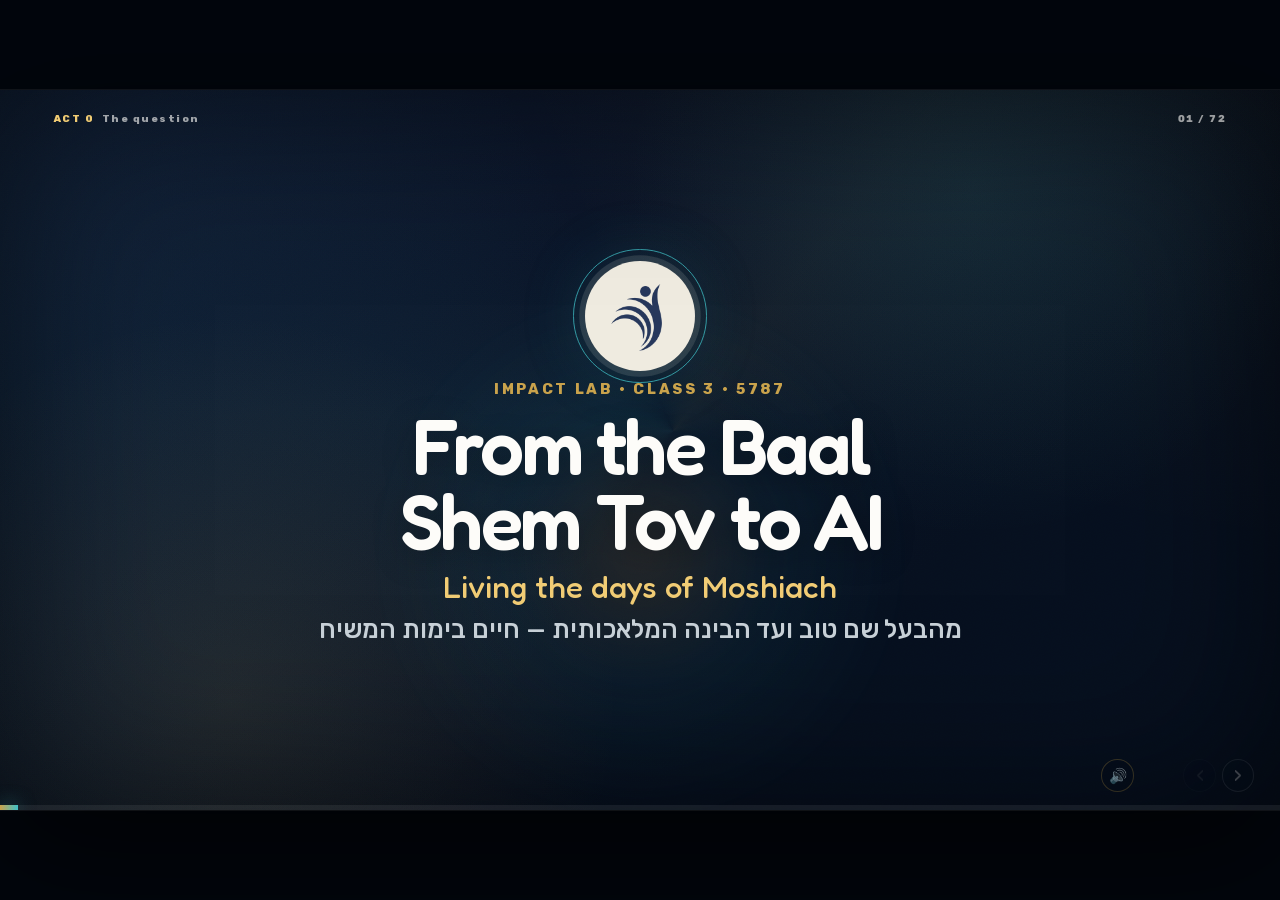
==== clase-3/index.html @ 5a8d4bf6 "Publish Impact Lab 3 (clase-3) and Olim Impact Lab (olim)" ====
<!doctype html>
<html lang="en">
<head>
  <meta charset="utf-8">
  <meta name="robots" content="noindex">
  <meta name="viewport" content="width=device-width,initial-scale=1,viewport-fit=cover">
  <title></title>
  <link rel="icon" href="data:,">
  <link rel="stylesheet" href="styles.css">
</head>
<body>
  <main id="stage" aria-live="polite">
    <div id="deck"></div>
    <div id="timeline-shell" aria-hidden="true"></div>
    <header id="hud">
      <div id="act-indicator"></div>
      <div id="counter"></div>
    </header>
    <footer id="progress-track"><span id="progress"></span></footer>
    <nav id="controls">
      <button id="prev" type="button">‹</button>
      <button id="next" type="button">›</button>
    </nav>
    <aside id="notes-panel" aria-hidden="true">
      <div id="notes-head"></div>
      <div id="notes-text"></div>
      <div id="notes-hint"></div>
    </aside>
  </main>
  <script src="content.js"></script>
  <script src="app.js"></script>
</body>
</html>
---- clase-3/styles.css ----
@font-face{font-family:Rubik;src:url("vendor/Rubik-Variable.woff2") format("woff2");font-weight:300 900;font-style:normal;font-display:swap}
@font-face{font-family:RubikHebrew;src:url("vendor/Rubik-Hebrew-Variable.woff2") format("woff2");font-weight:300 900;font-style:normal;font-display:swap}
@font-face{font-family:Fredoka;src:url("vendor/Fredoka-Variable.woff2") format("woff2");font-weight:300 700;font-style:normal;font-display:swap}

:root{
  --paper:#efebe0;--ink:#1d2a44;--navy:#101b33;--navy2:#26375b;--deep:#07101f;
  --gold:#c9a24b;--gold2:#f1cc74;--cyan:#3fc1c9;--cyan2:#8cf4f7;
  --white:#fdfcf9;--mist:#c9d2d9;--red:#d7675a;--green:#73a67b;
  --ease:cubic-bezier(.2,.85,.25,1);--shadow:0 26px 80px rgba(0,0,0,.36);
}

*{box-sizing:border-box}
html,body{width:100%;height:100%;margin:0}
body{overflow:hidden;background:#02060d;color:var(--white);font-family:Rubik,Arial,sans-serif;-webkit-font-smoothing:antialiased}
button{font:inherit}

#stage{
  position:fixed;left:50%;top:50%;translate:-50% -50%;
  width:min(100vw,calc(100vh * 16 / 9));height:min(100vh,calc(100vw * 9 / 16));
  aspect-ratio:16/9;overflow:hidden;background:var(--deep);container-type:size;
  box-shadow:0 0 0 1px rgba(255,255,255,.06),0 40px 120px rgba(0,0,0,.7);
}
#stage::before{content:"";position:absolute;inset:0;z-index:80;pointer-events:none;opacity:.13;mix-blend-mode:soft-light;background-image:url("data:image/svg+xml,%3Csvg xmlns='http://www.w3.org/2000/svg' width='180' height='180'%3E%3Cfilter id='n'%3E%3CfeTurbulence type='fractalNoise' baseFrequency='.9' numOctaves='2' stitchTiles='stitch'/%3E%3C/filter%3E%3Crect width='100%25' height='100%25' filter='url(%23n)' opacity='.45'/%3E%3C/svg%3E")}
#stage::after{content:"";position:absolute;inset:0;z-index:79;pointer-events:none;box-shadow:inset 0 0 180px rgba(0,0,0,.6)}
#deck{position:absolute;inset:0}

.slide{position:absolute;inset:0;display:grid;align-items:center;padding:10cqh 6.3cqw 9cqh;overflow:hidden;opacity:0;pointer-events:none;background:
  radial-gradient(circle at 76% 14%,rgba(63,193,201,.11),transparent 30%),
  radial-gradient(circle at 18% 85%,rgba(201,162,75,.12),transparent 32%),
  linear-gradient(140deg,var(--navy) 0%,var(--deep) 70%);
  transition:opacity .42s var(--ease)}
.slide::before{content:"";position:absolute;inset:-15%;background:conic-gradient(from 210deg at 52% 48%,transparent,rgba(63,193,201,.06),transparent 35%,rgba(201,162,75,.05),transparent 70%);animation:slowTurn 26s linear infinite;pointer-events:none}
.slide.active{opacity:1;pointer-events:auto;z-index:5}
.slide.exit-left{transform:translateX(-2%)}
.slide.has-timeline{align-items:start;padding-bottom:32cqh;padding-top:9cqh}
.slide-bg{position:absolute;z-index:0;inset:-3%;background-position:center;background-size:cover;filter:saturate(.66) contrast(1.08);transform:scale(1.035)}
.slide-bg::after{content:"";position:absolute;inset:0;background:linear-gradient(90deg,rgba(7,16,31,.9) 0%,rgba(7,16,31,.62) 48%,rgba(7,16,31,.32) 100%),linear-gradient(0deg,rgba(7,16,31,.72),transparent 55%,rgba(7,16,31,.22))}
.slide.active .slide-bg{animation:kenBurns 18s ease-out both}
.scene{position:relative;z-index:2;width:100%;display:grid;align-content:center;justify-items:center;gap:2.1cqh;text-align:center;min-height:52cqh}
.has-timeline .scene{min-height:45cqh;gap:1.3cqh}
.kicker{font-size:1.15cqw;letter-spacing:.18em;font-weight:750;color:var(--gold);text-transform:uppercase}
.interlude-label{display:flex;align-items:center;gap:1cqw;padding:.55cqh .9cqw;border:1px solid rgba(63,193,201,.55);border-radius:999px;background:rgba(7,16,31,.72);font-size:.72cqw;letter-spacing:.11em;color:var(--cyan2)}
.interlude-label span{font-family:RubikHebrew;letter-spacing:0;color:var(--mist)}
.headline{margin:0;max-width:15ch;font-family:Fredoka,Rubik,sans-serif;font-weight:560;font-size:5.1cqw;line-height:.96;letter-spacing:-.035em;text-wrap:balance;text-shadow:0 8px 32px rgba(0,0,0,.28)}
.headline.medium{font-size:4.35cqw;max-width:20ch}
.has-timeline .headline{font-size:3.65cqw;max-width:20ch}
.sub-en{font-family:Fredoka,Rubik,sans-serif;font-size:2.45cqw;color:var(--gold2);font-weight:470}
.he{direction:rtl;font-family:RubikHebrew,Rubik,sans-serif;font-size:2cqw;line-height:1.25;font-weight:520;color:var(--mist);width:max-content;max-width:82cqw;text-wrap:balance}
.has-timeline .he{font-size:1.58cqw}
.tag{display:inline-flex;align-items:center;border:1px solid rgba(201,162,75,.75);color:var(--gold2);padding:.55cqh .8cqw;border-radius:999px;font-size:.88cqw;letter-spacing:.12em;font-weight:800;background:rgba(201,162,75,.06)}
.tag.prediction{border-color:rgba(63,193,201,.8);color:var(--cyan2);background:rgba(63,193,201,.08)}
.source-foot{max-width:82cqw;font-size:.7cqw;line-height:1.25;letter-spacing:.025em;color:rgba(255,255,255,.62);text-align:center;text-shadow:0 2px 8px #000}
.has-timeline .source-foot{font-size:.62cqw;max-width:86cqw}
.pending-badge{position:absolute;right:5cqw;top:6.2cqh;color:var(--red);font-size:.78cqw;letter-spacing:.14em;font-weight:850;border:1px solid rgba(215,103,90,.55);padding:.55cqh .65cqw;border-radius:3px;background:rgba(35,8,12,.28)}
.reveal{will-change:transform,opacity}

/* HUD */
#hud{position:absolute;z-index:90;left:4.2cqw;right:4.2cqw;top:3.2cqh;display:flex;justify-content:space-between;align-items:center;pointer-events:none;font-size:.78cqw;letter-spacing:.15em;font-weight:800;color:rgba(253,252,249,.6)}
#act-indicator{display:flex;gap:.6cqw;align-items:baseline}
#act-indicator strong{color:var(--gold2);font-weight:850}
#act-indicator span{color:rgba(253,252,249,.62)}
#counter{font-variant-numeric:tabular-nums}
#progress-track{position:absolute;z-index:91;left:0;right:0;bottom:0;height:.65cqh;background:rgba(255,255,255,.07)}
#progress{display:block;width:0;height:100%;background:linear-gradient(90deg,var(--gold),var(--cyan));box-shadow:0 0 18px rgba(63,193,201,.55);transition:width .55s var(--ease)}
#controls{position:absolute;z-index:95;right:2cqw;bottom:2.5cqh;display:flex;gap:.45cqw;opacity:.22;transition:opacity .25s}
.timeline-active #controls{bottom:34cqh;right:3.5cqw}
#controls:hover{opacity:1}
#controls button{width:2.55cqw;height:2.55cqw;border-radius:50%;border:1px solid rgba(255,255,255,.3);color:var(--white);background:rgba(7,16,31,.7);font-size:1.8cqw;line-height:1;cursor:pointer}
#controls button:disabled{opacity:.25;cursor:default}

/* Notes */
#notes-panel{position:absolute;z-index:120;right:1.4cqw;top:6.5cqh;width:30cqw;min-height:20cqh;padding:1.45cqw;border:1px solid rgba(201,162,75,.45);border-radius:1cqw;background:rgba(7,16,31,.95);box-shadow:var(--shadow);opacity:0;transform:translateX(110%);transition:opacity .32s var(--ease),transform .32s var(--ease);pointer-events:none}
#notes-panel.open{opacity:1;transform:none;pointer-events:auto}
#notes-head{color:var(--gold2);font-weight:800;letter-spacing:.12em;font-size:.85cqw;margin-bottom:1cqh}
#notes-text{white-space:pre-line;color:var(--white);font-size:1.08cqw;line-height:1.5}
#notes-hint{margin-top:1.2cqh;color:rgba(255,255,255,.5);font-size:.75cqw}

/* Cover */
.cover-slide .scene{gap:1.3cqh}
.brand-mark{width:8.6cqw;height:8.6cqw;border-radius:50%;display:grid;place-items:center;background:var(--paper);box-shadow:0 0 0 .45cqw rgba(239,235,224,.12),0 0 70px rgba(63,193,201,.18)}
.brand-mark img{width:72%;height:72%;object-fit:contain}
.brand-orbit{position:absolute;width:10.4cqw;height:10.4cqw;border:1px solid rgba(63,193,201,.75);border-radius:50%;animation:orbitPulse 2.8s ease-in-out infinite}
.cover-slide .headline{font-size:6.1cqw;max-width:15ch}

/* Generic cinematic symbols */
.halo{position:absolute;width:46cqw;height:46cqw;border-radius:50%;background:radial-gradient(circle,rgba(201,162,75,.2),rgba(63,193,201,.08) 32%,transparent 66%);filter:blur(10px);opacity:.7}
.home-shape{position:relative;width:15cqw;height:12cqw;margin-bottom:2cqh}
.home-roof{position:absolute;left:2cqw;top:1.2cqh;width:11cqw;height:11cqw;border-left:.55cqw solid var(--gold2);border-top:.55cqw solid var(--gold2);transform:rotate(45deg);filter:drop-shadow(0 0 16px rgba(201,162,75,.42))}
.home-door{position:absolute;left:5.8cqw;bottom:0;width:3.4cqw;height:6.5cqh;border:.38cqw solid var(--cyan2);border-bottom:0;box-shadow:0 0 28px rgba(63,193,201,.35)}
.question-mark{font-family:Fredoka;font-size:14cqw;line-height:.7;color:transparent;-webkit-text-stroke:.12cqw rgba(201,162,75,.65);filter:drop-shadow(0 0 30px rgba(201,162,75,.2))}

/* Genesis */
.genesis-slide{background:linear-gradient(#091b37 0 53%,#07101f 53%)}
.genesis-world{position:absolute;inset:0;overflow:hidden}
.sky-panel{position:absolute;left:0;right:0;top:0;height:51%;background:radial-gradient(circle at 50% 105%,#6888aa 0,#26375b 42%,#101b33 76%);transition:clip-path 1.5s var(--ease)}
.sky-panel.left{clip-path:polygon(0 0,50% 0,46% 100%,0 100%)}
.sky-panel.right{clip-path:polygon(50% 0,100% 0,100% 100%,54% 100%)}
.genesis-slide.active .sky-panel.left{animation:skyOpenLeft 1.6s .25s var(--ease) both}
.genesis-slide.active .sky-panel.right{animation:skyOpenRight 1.6s .25s var(--ease) both}
.sky-light{position:absolute;left:50%;top:-10%;width:12%;height:68%;translate:-50% 0;background:linear-gradient(180deg,rgba(253,252,249,.8),rgba(63,193,201,.03));filter:blur(15px);clip-path:polygon(46% 0,54% 0,100% 100%,0 100%);opacity:0}
.genesis-slide.active .sky-light{animation:lightOpen 1.4s .55s ease-out both}
.water{position:absolute;left:-5%;right:-5%;bottom:-5%;height:12%;background:linear-gradient(180deg,rgba(63,193,201,.55),#0b4871 38%,#071f3f);box-shadow:0 -12px 40px rgba(63,193,201,.18)}
.water::before,.water::after{content:"";position:absolute;left:0;top:-2.5cqh;width:200%;height:5cqh;background:radial-gradient(ellipse at 50% 100%,rgba(140,244,247,.75) 0 6%,transparent 7%) 0 0/6cqw 4cqh;animation:wave 7s linear infinite}
.water::after{opacity:.5;animation-direction:reverse;animation-duration:10s}
.genesis-slide.active .water{animation:waterRise 3s .15s var(--ease) both}
.genesis-slide .scene{z-index:4}
.genesis-slide .headline{font-size:4.4cqw;max-width:17ch}

/* Counter */
.year-counter{font-family:Fredoka;font-size:14cqw;line-height:.78;font-weight:650;color:var(--gold2);font-variant-numeric:tabular-nums;letter-spacing:-.06em;text-shadow:0 0 55px rgba(201,162,75,.28)}
.year-counter small{font-family:Rubik;font-size:1.1cqw;display:block;letter-spacing:.18em;color:var(--mist);margin-top:2.4cqh}

/* Split opening */
.opening-grid{width:78cqw;display:grid;grid-template-columns:1fr 1fr;gap:2px;margin-bottom:1.5cqh}
.opening-half{height:30cqh;display:grid;place-items:center;align-content:center;gap:1cqh;position:relative;overflow:hidden;border:1px solid rgba(255,255,255,.08)}
.opening-half:first-child{background:linear-gradient(150deg,#304d74,#101b33)}
.opening-half:last-child{background:linear-gradient(150deg,#113a52,#07101f)}
.opening-half::after{content:"";position:absolute;inset:0;background:linear-gradient(90deg,transparent,rgba(255,255,255,.1),transparent);transform:translateX(-110%)}
.active .opening-half::after{animation:sheen 1.4s .7s ease both}
.opening-half b{font-family:Fredoka;font-size:2.7cqw;color:var(--gold2);letter-spacing:.08em}
.opening-half span{font-family:RubikHebrew;font-size:2.3cqw;color:var(--cyan2)}

/* Image slots */
.media-row{width:100%;display:grid;grid-auto-flow:column;grid-auto-columns:1fr;gap:1.15cqw;align-items:stretch}
.image-slot{position:relative;min-height:29cqh;overflow:hidden;border:1px solid rgba(255,255,255,.14);background:linear-gradient(145deg,rgba(38,55,91,.88),rgba(7,16,31,.96));box-shadow:var(--shadow)}
.image-slot img{position:absolute;inset:0;width:100%;height:100%;object-fit:cover;opacity:0;transition:opacity .4s}
.image-slot.ready img{opacity:.82;filter:saturate(.72) contrast(1.08)}
.slot-fallback{position:absolute;inset:0;display:grid;place-items:center;align-content:center;gap:1.6cqh;color:rgba(255,255,255,.64)}
.slot-silhouette{width:5cqw;height:5cqw;border-radius:50%;background:rgba(255,255,255,.14);position:relative}
.slot-silhouette::after{content:"";position:absolute;left:-2cqw;right:-2cqw;top:5.6cqw;height:7cqh;border-radius:50% 50% 0 0;background:rgba(255,255,255,.1)}
.slot-label{position:absolute;z-index:3;left:.85cqw;right:.85cqw;bottom:1.1cqh;font-size:.85cqw;font-weight:800;letter-spacing:.13em;color:var(--gold2);text-shadow:0 2px 12px #000}
.single-image{width:55cqw}
.images-slide .headline,.image-slide .headline{font-size:3.9cqw;max-width:21ch}
.timeline-media{display:grid;grid-template-columns:.72fr 1.28fr;gap:1cqw;width:100%;align-items:center}
.timeline-media .media-row{height:20cqh}.timeline-media .image-slot{min-height:20cqh}

/* Week and clock */
.week-bar{width:78cqw;display:grid;grid-template-columns:repeat(7,1fr);gap:.7cqw}
.day{height:17cqh;border-top:.7cqh solid rgba(255,255,255,.18);display:grid;place-items:center;align-content:center;gap:.7cqh;background:rgba(255,255,255,.035);color:rgba(255,255,255,.4);font-size:1.1cqw}
.day b{font-family:Fredoka;font-size:3.2cqw}
.day.highlight{border-color:var(--gold2);color:var(--gold2);background:linear-gradient(180deg,rgba(201,162,75,.18),rgba(201,162,75,.03));box-shadow:0 0 35px rgba(201,162,75,.14)}
.day:last-child{border-color:var(--cyan);color:var(--cyan2)}
.clock-wrap{display:grid;grid-template-columns:auto auto;gap:3cqw;align-items:center}
.clock-face{width:18cqw;height:18cqw;filter:drop-shadow(0 22px 40px rgba(0,0,0,.4))}
.clock-face circle{fill:rgba(255,255,255,.035);stroke:rgba(201,162,75,.6);stroke-width:2}
.clock-face .tick{stroke:rgba(255,255,255,.45);stroke-width:2}
.clock-face .hour-hand{stroke:var(--gold2);stroke-width:6;stroke-linecap:round;transform-origin:100px 100px}
.clock-face .minute-hand{stroke:var(--cyan2);stroke-width:4;stroke-linecap:round;transform-origin:100px 100px}
.clock-face .pin{fill:var(--white);stroke:none}
.digital-time{font-family:Fredoka;font-size:7cqw;color:var(--gold2);font-variant-numeric:tabular-nums}

/* Aroma */
.aroma-lines{position:absolute;left:50%;top:12%;width:30cqw;height:48cqh;translate:-50% 0;opacity:.42}
.aroma-line{position:absolute;bottom:0;width:.55cqw;height:34cqh;border-radius:50%;border-left:.22cqw solid var(--gold2);filter:blur(.03cqw);animation:aroma 4.8s ease-in-out infinite}
.aroma-line:nth-child(1){left:20%;animation-delay:-1s}.aroma-line:nth-child(2){left:48%;height:42cqh;animation-delay:-2.4s}.aroma-line:nth-child(3){left:76%;height:29cqh;animation-delay:-3.1s}

/* Video */
.video-grid{width:100%;display:grid;grid-template-columns:repeat(var(--video-count,1),minmax(0,1fr));gap:1.1cqw;align-items:center}
.video{position:relative;width:100%;aspect-ratio:16/9;overflow:hidden;background:#030812;border:1px solid rgba(63,193,201,.35);box-shadow:var(--shadow)}
.video video{position:absolute;inset:0;width:100%;height:100%;object-fit:contain;background:#000;opacity:0;z-index:2;transition:opacity .25s}
.video.ready video{opacity:1}
.video-placeholder{position:absolute;inset:0;display:grid;place-items:center;align-content:center;gap:1cqh;background:
  linear-gradient(135deg,transparent 0 48%,rgba(63,193,201,.1) 49% 51%,transparent 52%),
  radial-gradient(circle at center,rgba(63,193,201,.12),transparent 50%),#050c18;color:var(--mist)}
.video-placeholder b{color:var(--gold2);letter-spacing:.12em;font-size:1cqw}
.video-placeholder span{font-size:.8cqw;color:rgba(255,255,255,.55)}
.play-ring{width:4cqw;height:4cqw;border:.18cqw solid var(--cyan);border-radius:50%;display:grid;place-items:center;color:var(--cyan2);font-size:1.45cqw;padding-left:.16cqw;box-shadow:0 0 30px rgba(63,193,201,.18)}
.video.ready .video-placeholder{opacity:0;pointer-events:none}
.video.active-video{outline:.2cqw solid rgba(201,162,75,.7);outline-offset:.18cqw}
.video.done{filter:saturate(.4);opacity:.55}
.video-slide .scene{grid-template-columns:minmax(0,.72fr) minmax(0,1.28fr);text-align:left;justify-items:stretch;column-gap:3cqw}
.video-slide .copy{text-align:left;display:grid;gap:1.5cqh;align-content:center}
.video-slide .headline{font-size:3.55cqw;max-width:14ch}.video-slide .he{font-size:1.65cqw;max-width:25ch}
.slide[data-id="musk-optional"] .he,.slide[data-id="optimus"] .he{font-size:1.3cqw;white-space:nowrap}
.timeline-video-slide .scene{grid-template-columns:minmax(0,.72fr) minmax(0,1.28fr);column-gap:2.4cqw;text-align:left;justify-items:stretch}
.timeline-video-slide .copy{text-align:left;align-content:center}
.timeline-video-slide .timeline-media{grid-template-columns:1fr;grid-template-rows:8cqh 28cqh;gap:.8cqh}
.timeline-video-slide .timeline-media .media-row{height:8cqh}
.timeline-video-slide .timeline-media .image-slot{min-height:8cqh}
.timeline-video-slide .timeline-media .slot-label{font-size:.55cqw;bottom:.45cqh}
.timeline-video-slide .video{height:28cqh;max-height:none}.timeline-video-slide .video-grid{height:28cqh;max-height:none}
.slide[data-id="second-revolution"] .video video{object-fit:cover}
.timeline-video-slide .headline{font-size:3.05cqw}
.timeline-video-focus-slide .scene{grid-template-columns:minmax(0,1.35fr) minmax(0,.65fr);column-gap:2.7cqw;text-align:left;justify-items:stretch}
.timeline-video-focus-slide .video-grid{height:34cqh}.timeline-video-focus-slide .video{height:34cqh;aspect-ratio:16/9}
.timeline-video-focus-slide .copy{align-content:center;text-align:left;gap:1.1cqh}
.timeline-video-focus-slide .headline{font-size:2.75cqw;max-width:17ch}
.timeline-video-focus-slide .he{font-size:1.35cqw;max-width:27ch}
.timeline-video-focus-slide .source-foot{font-size:.58cqw;text-align:left}
.slide[data-id="chanukah-satellite"] .video{aspect-ratio:4/3;width:auto;max-width:100%;justify-self:center}
.slide[data-id="chanukah-satellite"] .video video{object-fit:cover}
.video-slide .headline,.timeline-video-slide .headline{transition:color .55s var(--ease),text-shadow .55s var(--ease)}
.video-slide.video-ended .headline,.timeline-video-slide.video-ended .headline{color:var(--gold2);text-shadow:0 0 28px rgba(201,162,75,.2)}
.video-slide .scene::after,.timeline-video-slide .scene::after{content:"";position:absolute;left:50%;bottom:-1.4cqh;width:0;height:.28cqh;background:linear-gradient(90deg,var(--gold),var(--cyan));translate:-50% 0;transition:width .75s var(--ease)}
.video-slide.video-ended .scene::after,.timeline-video-slide.video-ended .scene::after{width:34cqw}
.video-question-slide{padding:0}
.video-question-slide .scene{min-height:100%;width:100%;display:block}
.video-question-slide .video-grid,.video-question-slide .video{width:100%;height:100%;aspect-ratio:auto;border:0}
.video-question-slide .post-video{position:absolute;z-index:6;inset:0;display:grid;place-items:center;align-content:center;gap:2cqh;text-align:center;background:rgba(3,8,18,.86);opacity:0;pointer-events:none;transition:opacity .7s var(--ease)}
.video-question-slide.video-ended .post-video{opacity:1}
.video-question-slide .post-video .headline{font-size:6.5cqw}
.interaction-prompt{display:grid;gap:.35cqh;margin-top:.7cqh;padding:.9cqh .8cqw;border-left:.25cqw solid var(--gold);background:rgba(201,162,75,.09);font-size:.72cqw;line-height:1.22}
.interaction-prompt b{font-size:.62cqw;letter-spacing:.15em;color:var(--gold2)}
.interaction-prompt small{font-family:RubikHebrew;font-size:.8cqw;color:var(--mist)}

/* Timeline */
#timeline-shell{position:absolute;z-index:20;left:3.5cqw;right:5.5cqw;bottom:4.5cqh;height:25cqh;border-top:1px solid rgba(255,255,255,.09);opacity:0;transform:translateY(3cqh);pointer-events:none;transition:opacity .45s var(--ease),transform .55s var(--ease)}
#timeline-shell.visible{opacity:1;transform:none}
#timeline-shell svg{width:100%;height:100%;overflow:visible}
.tl-axis{stroke:rgba(255,255,255,.26);stroke-width:1.5;stroke-dasharray:6 8}
.tl-year{fill:rgba(255,255,255,.5);font:700 15px Rubik;letter-spacing:1px}
.tl-row-label{fill:var(--gold2);font:800 14px Rubik;letter-spacing:2px}
.rebbe-line{stroke:rgba(201,162,75,.34);stroke-width:4;stroke-linecap:round}
.rebbe-node{fill:#111d35;stroke:rgba(201,162,75,.62);stroke-width:2;transition:fill .3s,filter .3s}
.rebbe-node.active{fill:var(--gold2);filter:drop-shadow(0 0 8px rgba(201,162,75,.9))}
.rebbe-label{fill:rgba(255,255,255,.73);font:650 13px Rubik;text-anchor:middle}
.rebbe-note{fill:var(--cyan2);font:700 11px Rubik;text-anchor:middle}
.rev-band{fill:rgba(63,193,201,.13);stroke:rgba(63,193,201,.45);stroke-width:1.5;rx:5;transition:fill .3s,filter .3s}
.rev-band.active{fill:rgba(63,193,201,.68);filter:drop-shadow(0 0 10px rgba(63,193,201,.65))}
.rev-band.ai{fill:rgba(201,162,75,.2);stroke:var(--gold)}
.rev-band.ai.active{fill:rgba(201,162,75,.75)}
.rev-label{fill:var(--white);font:800 12px Rubik;text-anchor:middle;letter-spacing:.5px}
.rev-label.r4-label{font-size:7px;letter-spacing:-.15px}
.rev-label.ai-label{font-size:9px;paint-order:stroke;stroke:rgba(7,16,31,.85);stroke-width:2px}
.timeline-stroke{stroke-dasharray:1600;stroke-dashoffset:1600}.visible .timeline-stroke{animation:drawTimeline 1.7s .15s var(--ease) both}

/* Inside the machine */
.machine-switch-slide .scene,.machine-parallel-slide .scene,.alexnet-slide .scene,.machine-eniac-slide .scene{gap:1.15cqh}
.machine-switch-slide .headline,.machine-parallel-slide .headline,.alexnet-slide .headline,.machine-eniac-slide .headline{font-size:3.55cqw;max-width:24ch}
.machine-switch-slide .he,.machine-parallel-slide .he,.alexnet-slide .he,.machine-eniac-slide .he{font-size:1.45cqw}
.binary-switch{position:relative;width:25cqw;height:13cqh;display:grid;grid-template-columns:1fr 1fr;align-items:end;justify-items:center;padding-bottom:1.2cqh}
.switch-track{position:absolute;left:7cqw;right:7cqw;top:1.2cqh;height:5.2cqh;border-radius:999px;background:rgba(255,255,255,.1);border:1px solid rgba(255,255,255,.18);box-shadow:inset 0 0 22px rgba(0,0,0,.55)}
.switch-track span{position:absolute;top:.45cqh;left:.55cqw;width:3.8cqw;height:3.8cqw;border-radius:50%;background:var(--mist);box-shadow:0 0 20px rgba(255,255,255,.2)}
.active .switch-track span{animation:switchOn 1.65s .45s var(--ease) both}
.binary-switch b{font:650 2.5cqw Fredoka}.binary-switch .zero{color:var(--mist)}.binary-switch .one{color:var(--cyan2)}
.binary-switch small{font-size:.65cqw;letter-spacing:.15em;color:rgba(255,255,255,.55)}
.human-bits{display:grid;grid-template-columns:repeat(3,1fr);gap:1.4cqw;width:50cqw}
.human-bits div{height:19cqh;display:grid;place-items:center;align-content:center;gap:.5cqh;border-top:.55cqh solid var(--cyan);background:rgba(255,255,255,.04)}
.human-bits div:nth-child(2){border-color:var(--gold)}
.human-bits b{font:650 5cqw Fredoka;color:var(--cyan2)}
.human-bits div:nth-child(2) b{color:var(--gold2)}
.human-bits span{font-size:.68cqw;letter-spacing:.14em;color:var(--mist)}
.machine-eniac-grid{width:82cqw;display:grid;grid-template-columns:1.2fr .8fr;gap:1.1cqw;align-items:center}
.machine-eniac-grid .video{max-height:24cqh}.machine-eniac-grid .video-grid{width:100%}
.eniac-zoom{position:relative;height:24cqh;overflow:hidden;border:1px solid rgba(201,162,75,.38);background:#02060d}
.zoom-room{position:absolute;inset:0;background:url("img/commons/eniac-penn.jpg") center/cover;filter:saturate(.55) contrast(1.08);transform-origin:64% 48%}
.active .zoom-room{animation:roomZoom 4.4s .3s var(--ease) both}
.zoom-chip{position:absolute;left:50%;top:50%;translate:-50% -50%;width:12cqw;height:12cqw;display:grid;place-items:center;align-content:center;gap:.3cqh;background:linear-gradient(145deg,#16233d,#050b16);border:.35cqw solid var(--gold);box-shadow:0 0 50px rgba(201,162,75,.45);opacity:0;transform:scale(.1)}
.active .zoom-chip{animation:chipReveal 1.3s 2.6s var(--ease) both}.zoom-chip::before,.zoom-chip::after{content:"";position:absolute;inset:-1.3cqw;border:.22cqw dashed rgba(63,193,201,.65)}
.zoom-chip::after{inset:-2.2cqw;border-color:rgba(201,162,75,.38)}.zoom-chip b{font:650 2.2cqw Fredoka;color:var(--gold2)}.zoom-chip span{font-size:.58cqw;letter-spacing:.15em;color:var(--cyan2)}
.parallel-demo{width:74cqw;display:grid;grid-template-columns:.72fr 1.28fr;gap:2.2cqw;align-items:stretch}
.cpu-demo,.gpu-demo{min-height:22cqh;padding:1.5cqh 1.2cqw;border-top:.5cqh solid var(--gold);background:rgba(255,255,255,.035);display:grid;align-content:center;gap:1.2cqh;text-align:left}
.gpu-demo{border-color:var(--cyan)}.cpu-demo b,.gpu-demo b{font:650 1.4cqw Fredoka;color:var(--gold2)}.gpu-demo b{color:var(--cyan2)}.cpu-demo small,.gpu-demo small{font-size:.6cqw;letter-spacing:.14em;color:var(--mist)}
.cpu-line{display:grid;grid-template-columns:repeat(6,1fr);gap:.55cqw}.cpu-line i,.gpu-grid i{display:block;aspect-ratio:1;border-radius:50%;background:rgba(255,255,255,.12)}
.active .cpu-line i{animation:cpuQueue 2.4s infinite}.cpu-line i:nth-child(1){animation-delay:.3s}.cpu-line i:nth-child(2){animation-delay:.58s}.cpu-line i:nth-child(3){animation-delay:.86s}.cpu-line i:nth-child(4){animation-delay:1.14s}.cpu-line i:nth-child(5){animation-delay:1.42s}.cpu-line i:nth-child(6){animation-delay:1.7s}
.gpu-grid{display:grid;grid-template-columns:repeat(20,1fr);gap:.25cqw}.active .gpu-grid i{animation:gpuFlash 2.1s var(--delay) infinite}
.alexnet-visual{display:flex;align-items:center;justify-content:center;gap:1.2cqw}.gpu-card{position:relative;width:17cqw;height:10cqw;padding:1cqw;display:grid;align-content:end;border:1px solid rgba(63,193,201,.5);background:linear-gradient(145deg,rgba(63,193,201,.16),rgba(7,16,31,.92));box-shadow:0 0 35px rgba(63,193,201,.12)}
.gpu-card i{position:absolute;left:1.1cqw;top:1.1cqw;width:4.5cqw;height:4.5cqw;border:.3cqw solid var(--gold);box-shadow:inset 0 0 16px rgba(201,162,75,.3)}.gpu-card b{font:.85cqw Rubik;letter-spacing:.14em;color:var(--cyan2)}
.alexnet-score{min-width:17cqw;font:650 5.3cqw Fredoka;color:var(--gold2);text-align:center}.alexnet-score span{font-size:2.1cqw;color:var(--mist)}
.slide[data-id="machine-childhood"] .media-row{height:30cqh}.slide[data-id="machine-childhood"] .headline{font-size:3.45cqw}.slide[data-id="machine-human-video"] .headline,.slide[data-id="machine-next-word"] .headline{font-size:3.05cqw;max-width:16ch}
.slide[data-id="machine-parallel-video"] .he,.slide[data-id="machine-next-word"] .he,.slide[data-id="nisan-28-part-2"] .he{font-size:1.22cqw;max-width:38ch}
.slide[data-id="machine-revealed"] .headline{font-size:4.25cqw}.slide[data-id="october-awakening"]{background:linear-gradient(145deg,#11151d,#03060b)}.slide[data-id="october-awakening"]::before{opacity:.18}

/* Act III visuals */
.symbol-row,.replacement-row,.network-row{width:82cqw;display:flex;align-items:center;justify-content:center;gap:1.2cqw}
.symbol,.replacement-step,.network-node{display:grid;place-items:center;min-width:13cqw;min-height:9cqh;border:1px solid rgba(255,255,255,.14);background:rgba(255,255,255,.035);color:var(--gold2);font-size:.9cqw;letter-spacing:.12em;font-weight:800}
.symbol-row .connector,.replacement-row .connector{height:1px;flex:1;background:linear-gradient(90deg,var(--gold),var(--cyan));transform-origin:left}
.network-row{position:relative}.network-node{min-width:10cqw;border-radius:50%;min-height:10cqw;color:var(--cyan2);box-shadow:0 0 30px rgba(63,193,201,.08)}
.acceleration-chart{width:68cqw;display:grid;gap:1cqh}
.interval{display:grid;grid-template-columns:12cqw 1fr 4cqw;align-items:center;gap:1cqw;text-align:left}
.interval label{font-size:.82cqw;letter-spacing:.08em;color:var(--mist)}
.interval-track{height:2.25cqh;background:rgba(255,255,255,.07);overflow:hidden}
.interval-bar{height:100%;width:0;background:linear-gradient(90deg,var(--gold),var(--cyan));box-shadow:0 0 18px rgba(63,193,201,.24)}
.interval b{font-family:Fredoka;font-size:1.35cqw;color:var(--gold2)}

/* Rambam and abundance */
.rambam-quote-slide .headline{font-size:4.6cqw;max-width:17ch}.rambam-quote-slide .he{font-size:2.2cqw;max-width:36ch;color:var(--gold2)}
.icon-grid{width:80cqw;display:grid;grid-template-columns:repeat(6,1fr);gap:.75cqw}
.rambam-icon{display:grid;justify-items:center;align-content:start;gap:.8cqh;min-height:19cqh;border-top:.4cqh solid rgba(201,162,75,.65);padding:1.6cqh .45cqw;background:rgba(255,255,255,.03)}
.rambam-icon svg{width:4.2cqw;height:4.2cqw;stroke:var(--cyan2);fill:none;stroke-width:2;stroke-linecap:round;stroke-linejoin:round;filter:drop-shadow(0 0 9px rgba(63,193,201,.35))}
.rambam-icon b{font-size:.78cqw;color:var(--gold2);letter-spacing:.08em}.rambam-icon span{font-family:RubikHebrew;font-size:.9cqw;color:var(--mist)}
.ready-visual{display:flex;gap:3cqw;align-items:center;justify-content:center}
.product{width:12cqw;height:12cqw;border:1px solid rgba(201,162,75,.5);border-radius:50%;display:grid;place-items:center;color:var(--gold2);font:650 1.15cqw Fredoka;box-shadow:inset 0 0 45px rgba(201,162,75,.08),0 0 40px rgba(201,162,75,.1)}
.factory-line{width:12cqw;height:.2cqh;background:linear-gradient(90deg,var(--gold),var(--cyan));position:relative}.factory-line::after{content:"";position:absolute;right:-.5cqw;top:-.35cqh;border-left:.7cqw solid var(--cyan);border-top:.4cqh solid transparent;border-bottom:.4cqh solid transparent}
.abundance-word{font-family:Fredoka;font-size:13cqw;line-height:.8;color:transparent;-webkit-text-stroke:.12cqw rgba(63,193,201,.48);letter-spacing:-.06em;opacity:.5}
.quote-wall{width:72cqw;display:flex;gap:1cqw;justify-content:center}.quote-name{flex:1;padding:3cqh 1cqw;border-top:.55cqh solid var(--gold);background:rgba(255,255,255,.035);font-size:1.05cqw;color:var(--gold2);letter-spacing:.1em}
.prediction-grid{width:88cqw;display:grid;grid-template-columns:repeat(4,1fr);gap:.8cqw}.prediction-card{min-height:25cqh;padding:1.25cqh 1cqw;border-top:.5cqh solid var(--cyan);background:rgba(4,21,33,.82);display:grid;align-content:start;gap:.7cqh;text-align:left}.prediction-card span{font-size:.62cqw;letter-spacing:.16em;color:var(--cyan2);font-weight:850}.prediction-card b{font-size:.8cqw;color:var(--white)}.prediction-card blockquote{margin:0;font:520 1.02cqw/1.23 Fredoka;color:var(--mist)}.prediction-card small{font-size:.65cqw;color:var(--cyan2);align-self:end}.prediction-cards-slide .headline{font-size:3.1cqw}.prediction-cards-slide .he{font-size:1.45cqw}

/* Post-labor */
.post-labor-loop{display:flex;align-items:center;gap:1.4cqw}.loop-node{width:13cqw;height:13cqw;border-radius:50%;display:grid;place-items:center;text-align:center;border:.18cqw solid var(--cyan);font:700 1.05cqw Fredoka;color:var(--cyan2);box-shadow:0 0 35px rgba(63,193,201,.15)}
.post-labor-slide .headline{font-size:2.75cqw;max-width:30ch;line-height:1.03}
.loop-node:last-child{border-color:var(--gold);color:var(--gold2)}
.loop-line{width:12cqw;height:.2cqh;background:linear-gradient(90deg,var(--cyan),var(--gold));position:relative}.loop-line::after{content:"";position:absolute;right:-.5cqw;top:-.35cqh;border-left:.7cqw solid var(--gold);border-top:.4cqh solid transparent;border-bottom:.4cqh solid transparent}
.compare-grid{width:78cqw;display:grid;grid-template-columns:1fr 7cqw 1fr;align-items:center;gap:1cqw}.compare-side{min-height:25cqh;display:grid;place-items:center;align-content:center;gap:1cqh;border-top:.6cqh solid var(--cyan);background:rgba(255,255,255,.035)}.compare-side:last-child{border-color:var(--gold)}.compare-side b{font-size:1.1cqw;letter-spacing:.15em;color:var(--mist)}.compare-side strong{font-family:Fredoka;font-size:3.1cqw;color:var(--cyan2)}.compare-side:last-child strong{color:var(--gold2)}.compare-arrow{font-size:4cqw;color:var(--white)}

/* Constellation / middot */
.constellation{position:relative;width:57cqw;height:29cqh}.constellation svg{position:absolute;inset:0;width:100%;height:100%}.constellation line{stroke:rgba(63,193,201,.38);stroke-width:2;stroke-dasharray:7 7}.star-node{position:absolute;width:9cqw;height:9cqw;border-radius:50%;display:grid;place-items:center;border:1px solid rgba(201,162,75,.6);background:radial-gradient(circle,rgba(201,162,75,.18),rgba(7,16,31,.92));font-size:.8cqw;letter-spacing:.08em;color:var(--gold2)}.star-node:nth-of-type(1){left:1%;top:30%}.star-node:nth-of-type(2){left:31%;top:2%}.star-node:nth-of-type(3){left:36%;bottom:0}.star-node:nth-of-type(4){right:1%;top:28%;border-color:var(--cyan);color:var(--cyan2)}
.middot-row{display:flex;align-items:center;gap:1.4cqw}.middah{width:18cqw;min-height:18cqh;padding:2cqh 1cqw;border-top:.6cqh solid var(--cyan);display:grid;align-content:center;gap:.6cqh;background:rgba(255,255,255,.035)}.middah:nth-child(2){border-color:var(--red)}.middah:nth-child(3){border-color:var(--gold)}.middah b{font:600 2cqw Fredoka}.middah span{font:500 1.15cqw RubikHebrew;color:var(--mist)}
.wisdom-grid{width:86cqw;display:grid;grid-template-columns:repeat(4,1fr);gap:1cqw}.wisdom-card{min-height:24cqh;padding:2cqh 1.1cqw;border-top:.55cqh solid var(--gold);background:rgba(7,16,31,.82);display:grid;align-content:start;gap:1.2cqh;text-align:left}.wisdom-card b{font-size:.82cqw;line-height:1.2;letter-spacing:.06em;color:var(--gold2)}.wisdom-card blockquote{margin:0;font:520 1.25cqw/1.23 Fredoka;color:var(--white)}.jewish-wisdom-slide .headline{font-size:3.55cqw}.jewish-wisdom-slide .he{font-size:1.45cqw}

/* Finale */
.lowland{position:absolute;left:0;right:0;bottom:0;height:42%;background:linear-gradient(180deg,transparent,rgba(63,193,201,.13));clip-path:polygon(0 68%,16% 55%,31% 72%,48% 38%,65% 70%,81% 52%,100% 65%,100% 100%,0 100%)}
.light-drop{position:absolute;left:50%;top:5%;width:2px;height:55%;background:linear-gradient(var(--gold2),transparent);box-shadow:0 0 22px 8px rgba(201,162,75,.22);transform-origin:top}
.access-chart{width:65cqw;height:27cqh;position:relative;border-left:1px solid rgba(255,255,255,.2);border-bottom:1px solid rgba(255,255,255,.2)}
.access-chart svg{width:100%;height:100%;overflow:visible}.access-line{fill:none;stroke:var(--cyan2);stroke-width:5;stroke-linecap:round;stroke-dasharray:1200;stroke-dashoffset:1200;filter:drop-shadow(0 0 8px rgba(63,193,201,.5))}.active .access-line{animation:drawAccess 2.2s .45s var(--ease) both}.access-label{position:absolute;right:0;top:-3cqh;font:650 4cqw Fredoka;color:var(--gold2)}
.will-word{font-family:RubikHebrew;font-size:7.5cqw;color:var(--gold2);text-shadow:0 0 45px rgba(201,162,75,.2)}
.people-row{display:grid;grid-template-columns:1fr 1px 1fr;width:72cqw;gap:3cqw;align-items:center}.divider{width:1px;height:28cqh;background:linear-gradient(transparent,rgba(255,255,255,.45),transparent)}.person{display:grid;justify-items:center;gap:1cqh}.head{width:4cqw;height:4cqw;border-radius:50%;background:rgba(255,255,255,.7)}.body-shape{width:8cqw;height:10cqh;border-radius:50% 50% 12% 12%;background:rgba(255,255,255,.2)}.phone-shape{width:3.2cqw;height:6cqh;border:.2cqw solid var(--cyan);border-radius:.45cqw;box-shadow:0 0 18px rgba(63,193,201,.2)}.person b{font:650 1.25cqw Fredoka;color:var(--gold2)}
.mission-rings{position:relative;width:23cqw;height:23cqw}.mission-rings span{position:absolute;inset:0;border:1px solid rgba(63,193,201,.45);border-radius:50%;animation:ring 3s ease-out infinite}.mission-rings span:nth-child(2){animation-delay:1s}.mission-rings span:nth-child(3){animation-delay:2s}.mission-core{position:absolute;inset:7cqw;border-radius:50%;background:var(--gold);box-shadow:0 0 40px rgba(201,162,75,.5)}
.challenge-slide .headline{font-size:5.35cqw;max-width:17ch}.challenge-number{font:650 13cqw Fredoka;color:rgba(201,162,75,.12);position:absolute;left:5cqw;bottom:2cqh}
.source-grid{width:84cqw;display:grid;grid-template-columns:repeat(3,1fr);gap:.65cqw}.source-item{min-height:5.2cqh;padding:.8cqh .7cqw;border-left:.22cqw solid var(--gold);background:rgba(255,255,255,.035);display:flex;align-items:center;text-align:left;font-size:.7cqw;line-height:1.18;color:var(--mist)}.source-item.prediction{border-left-color:var(--cyan);color:var(--cyan2)}.source-item.fact{border-left-color:rgba(255,255,255,.35)}.sources-slide .headline{font-size:3.2cqw}.sources-slide .he{font-size:1.35cqw}
.credits-grid{width:88cqw;display:grid;grid-template-columns:repeat(4,1fr);gap:.55cqw}.credit-item{min-height:5.6cqh;padding:.72cqh .65cqw;border-left:.18cqw solid var(--gold);background:rgba(255,255,255,.035);display:flex;align-items:center;text-align:left;font-size:.68cqw;line-height:1.18;color:var(--mist)}.credits-slide .headline{font-size:3.15cqw}.credits-slide .he{font-size:1.3cqw}

/* Fase 3b: idiomas, RTL y audio */
body[data-lang="he"] .headline,body[data-lang="he"] .abundance-word,body[data-lang="he"] .will-word{font-family:RubikHebrew,Rubik,sans-serif;direction:rtl;letter-spacing:0;text-align:right}
body[data-lang="he"] .scene{direction:rtl}
body[data-lang="he"] .source-foot,body[data-lang="he"] .tag,body[data-lang="he"] #notes-panel{text-align:right}
body[data-lang="he"] #notes-panel{direction:rtl;right:auto;left:1.4cqw;transform:translateX(-110%)}
body[data-lang="he"] #notes-panel.open{transform:none}
body[data-lang="he"] .prediction-card,body[data-lang="he"] .wisdom-card,body[data-lang="he"] .source-item,body[data-lang="he"] .credit-item{text-align:right;direction:rtl}
.secondary-copy[lang="en"]{font-family:Fredoka,Rubik,sans-serif;direction:ltr;text-align:left;font-size:1.15cqw;max-width:54ch;color:rgba(231,238,245,.68)}
body[data-lang="es"] .secondary-copy[lang="en"],body[data-lang="he"] .secondary-copy[lang="en"]{font-size:1.02cqw}
.quote-original{display:block;margin-top:.45cqh;color:rgba(231,238,245,.58);font-size:.68cqw;line-height:1.2;font-weight:500}
.slide-audio{position:absolute;z-index:110;right:11.4cqw;bottom:2.5cqh;width:2.55cqw;height:2.55cqw;border:1px solid rgba(201,162,75,.42);border-radius:50%;background:rgba(7,16,31,.76);color:var(--white);display:grid;place-items:center;font-size:1.15cqw;opacity:.72;cursor:pointer;transition:opacity .2s,transform .2s,box-shadow .2s}
.slide-audio:hover,.slide-audio:focus-visible,.slide-audio.playing{opacity:1;transform:scale(1.06);box-shadow:0 0 24px rgba(63,193,201,.28);outline:none}
.slide-audio.playing{animation:audioPulse 1.2s ease-in-out infinite}
.slide-audio.audio-error{opacity:.24;filter:grayscale(1)}
.slide-audio audio{display:none}
body[data-lang="he"] .slide-audio{right:auto;left:2cqw}
body[data-audience="adults"] .interaction-prompt{display:none!important}
@keyframes audioPulse{50%{box-shadow:0 0 32px rgba(63,193,201,.5)}}

@keyframes slowTurn{to{transform:rotate(360deg)}}
@keyframes kenBurns{from{transform:scale(1.035) translate3d(0,0,0)}to{transform:scale(1.11) translate3d(-1.2%,.8%,0)}}
@keyframes orbitPulse{50%{transform:scale(1.08);box-shadow:0 0 35px rgba(63,193,201,.3)}}
@keyframes skyOpenLeft{to{clip-path:polygon(0 0,44% 0,31% 100%,0 100%)}}
@keyframes skyOpenRight{to{clip-path:polygon(56% 0,100% 0,100% 100%,69% 100%)}}
@keyframes lightOpen{to{width:38%;opacity:.8}}
@keyframes waterRise{to{height:51%}}
@keyframes wave{to{transform:translateX(-50%)}}
@keyframes sheen{to{transform:translateX(110%)}}
@keyframes aroma{0%,100%{transform:translate(0,1cqh) scaleX(.7);opacity:.15}50%{transform:translate(1.3cqw,-2cqh) scaleX(1.5);opacity:.75}}
@keyframes drawTimeline{to{stroke-dashoffset:0}}
@keyframes drawAccess{to{stroke-dashoffset:0}}
@keyframes ring{0%{transform:scale(.35);opacity:.8}100%{transform:scale(1.25);opacity:0}}
@keyframes switchOn{0%,28%{transform:translateX(0);background:var(--mist)}55%,100%{transform:translateX(5.75cqw);background:var(--cyan2);box-shadow:0 0 28px rgba(63,193,201,.75)}}
@keyframes roomZoom{0%{transform:scale(1);filter:saturate(.55) contrast(1.08)}70%,100%{transform:scale(4.8);filter:saturate(.2) contrast(1.3);opacity:.2}}
@keyframes chipReveal{to{opacity:1;transform:scale(1)}}
@keyframes cpuQueue{0%,72%,100%{background:rgba(255,255,255,.12);box-shadow:none}12%,32%{background:var(--gold2);box-shadow:0 0 14px rgba(201,162,75,.8)}}
@keyframes gpuFlash{0%,18%,100%{background:rgba(255,255,255,.12);box-shadow:none}30%,66%{background:var(--cyan2);box-shadow:0 0 8px rgba(63,193,201,.75)}}

@media (max-aspect-ratio:4/5){#stage{width:100vw;height:56.25vw;top:50%}}
@media (prefers-reduced-motion:reduce){*,*::before,*::after{animation-duration:.01ms!important;animation-iteration-count:1!important;transition-duration:.01ms!important}}
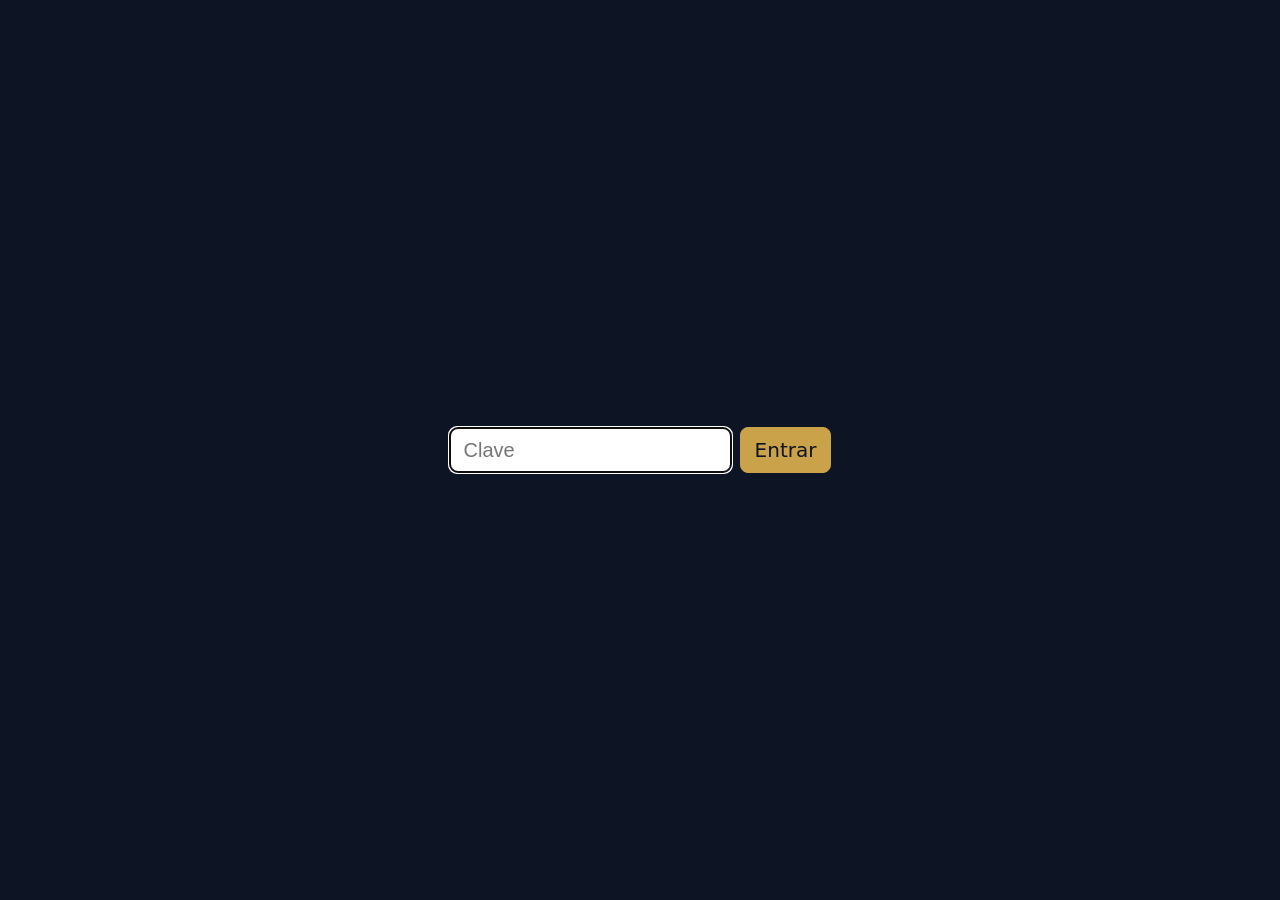
==== commit 73b77def: "BST: clave de acceso, F fullscreen, firma blanca, video concierto, reloj 15:25 Co-Authored-By: Claud" ====
--- a/clase-3/index.html
+++ b/clase-3/index.html
@@ -7,6 +7,10 @@
   <title></title>
   <link rel="icon" href="data:,">
   <link rel="stylesheet" href="styles.css">
+<style>#gate{position:fixed;inset:0;z-index:99999;background:#0d1424;display:flex;align-items:center;justify-content:center;font-family:system-ui}#gate form{display:flex;gap:8px}#gate input,#gate button{font-size:20px;padding:10px 14px;border-radius:8px;border:1px solid #c9a24a}#gate button{background:#c9a24a;color:#0d1424;cursor:pointer}</style>
+<script>(function(){var H="db5e8c47e42eb6827671f335d5aeefeddd730a238659053a3c797ca05f4ff3cf";try{if(sessionStorage.getItem("bst-ok")===H)return}catch(e){}
+document.addEventListener("DOMContentLoaded",function(){var g=document.createElement("div");g.id="gate";g.innerHTML='<form><input type="password" placeholder="Clave" autofocus><button>Entrar</button></form>';document.body.appendChild(g);
+g.querySelector("form").onsubmit=async function(ev){ev.preventDefault();var v=g.querySelector("input").value.trim();var b=await crypto.subtle.digest("SHA-256",new TextEncoder().encode(v));var x=[...new Uint8Array(b)].map(function(n){return n.toString(16).padStart(2,"0")}).join("");if(x===H){try{sessionStorage.setItem("bst-ok",H)}catch(e){}g.remove()}else{g.querySelector("input").value="";g.querySelector("input").placeholder="Clave incorrecta"}}});})();</script>
 </head>
 <body>
   <main id="stage" aria-live="polite">
--- a/clase-3/styles.css
+++ b/clase-3/styles.css
@@ -178,16 +178,16 @@
 .timeline-video-slide .timeline-media .media-row{height:8cqh}
 .timeline-video-slide .timeline-media .image-slot{min-height:8cqh}
 .timeline-video-slide .timeline-media .slot-label{font-size:.55cqw;bottom:.45cqh}
-.timeline-video-slide .video{height:28cqh;max-height:none}.timeline-video-slide .video-grid{height:28cqh;max-height:none}
+.timeline-video-slide .video{height:45cqh;max-height:none}.timeline-video-slide .video-grid{height:45cqh;max-height:none}
 .slide[data-id="second-revolution"] .video video{object-fit:cover}
 .timeline-video-slide .headline{font-size:3.05cqw}
 .timeline-video-focus-slide .scene{grid-template-columns:minmax(0,1.35fr) minmax(0,.65fr);column-gap:2.7cqw;text-align:left;justify-items:stretch}
-.timeline-video-focus-slide .video-grid{height:34cqh}.timeline-video-focus-slide .video{height:34cqh;aspect-ratio:16/9}
+.timeline-video-focus-slide .video-grid{height:52cqh}.timeline-video-focus-slide .video{height:52cqh;aspect-ratio:16/9}
 .timeline-video-focus-slide .copy{align-content:center;text-align:left;gap:1.1cqh}
 .timeline-video-focus-slide .headline{font-size:2.75cqw;max-width:17ch}
 .timeline-video-focus-slide .he{font-size:1.35cqw;max-width:27ch}
 .timeline-video-focus-slide .source-foot{font-size:.58cqw;text-align:left}
-.slide[data-id="chanukah-satellite"] .video{aspect-ratio:4/3;width:auto;max-width:100%;justify-self:center}
+.slide[data-id="chanukah-satellite"] .video{aspect-ratio:4/3;height:52cqh;width:auto;max-width:100%;justify-self:center}
 .slide[data-id="chanukah-satellite"] .video video{object-fit:cover}
 .video-slide .headline,.timeline-video-slide .headline{transition:color .55s var(--ease),text-shadow .55s var(--ease)}
 .video-slide.video-ended .headline,.timeline-video-slide.video-ended .headline{color:var(--gold2);text-shadow:0 0 28px rgba(201,162,75,.2)}
@@ -254,12 +254,25 @@
 .cpu-line{display:grid;grid-template-columns:repeat(6,1fr);gap:.55cqw}.cpu-line i,.gpu-grid i{display:block;aspect-ratio:1;border-radius:50%;background:rgba(255,255,255,.12)}
 .active .cpu-line i{animation:cpuQueue 2.4s infinite}.cpu-line i:nth-child(1){animation-delay:.3s}.cpu-line i:nth-child(2){animation-delay:.58s}.cpu-line i:nth-child(3){animation-delay:.86s}.cpu-line i:nth-child(4){animation-delay:1.14s}.cpu-line i:nth-child(5){animation-delay:1.42s}.cpu-line i:nth-child(6){animation-delay:1.7s}
 .gpu-grid{display:grid;grid-template-columns:repeat(20,1fr);gap:.25cqw}.active .gpu-grid i{animation:gpuFlash 2.1s var(--delay) infinite}
-.alexnet-visual{display:flex;align-items:center;justify-content:center;gap:1.2cqw}.gpu-card{position:relative;width:17cqw;height:10cqw;padding:1cqw;display:grid;align-content:end;border:1px solid rgba(63,193,201,.5);background:linear-gradient(145deg,rgba(63,193,201,.16),rgba(7,16,31,.92));box-shadow:0 0 35px rgba(63,193,201,.12)}
+.alexnet-visual{display:flex;align-items:center;justify-content:center;gap:1.5cqw}
+.gpu-card{position:relative;width:17cqw;height:10.5cqw;padding:1cqw;display:grid;align-content:end;border:1px solid rgba(63,193,201,.5);background:linear-gradient(145deg,rgba(63,193,201,.16),rgba(7,16,31,.92));box-shadow:0 0 35px rgba(63,193,201,.12)}
 .gpu-card i{position:absolute;left:1.1cqw;top:1.1cqw;width:4.5cqw;height:4.5cqw;border:.3cqw solid var(--gold);box-shadow:inset 0 0 16px rgba(201,162,75,.3)}.gpu-card b{font:.85cqw Rubik;letter-spacing:.14em;color:var(--cyan2)}
-.alexnet-score{min-width:17cqw;font:650 5.3cqw Fredoka;color:var(--gold2);text-align:center}.alexnet-score span{font-size:2.1cqw;color:var(--mist)}
-.slide[data-id="machine-childhood"] .media-row{height:30cqh}.slide[data-id="machine-childhood"] .headline{font-size:3.45cqw}.slide[data-id="machine-human-video"] .headline,.slide[data-id="machine-next-word"] .headline{font-size:3.05cqw;max-width:16ch}
+.gpu-card span{display:block;font-size:.62cqw;letter-spacing:.12em;color:var(--gold2);margin-top:.2cqh}
+.alexnet-score{min-width:18cqw;font:650 5.3cqw Fredoka;color:var(--gold2);text-align:center}.alexnet-score span{font-size:2.1cqw;color:var(--mist)}
+.alexnet-score label{display:block;font-size:.72cqw;color:var(--cyan2);letter-spacing:.14em;font-weight:600;margin-top:.4cqh;font-family:Fredoka,Rubik,sans-serif}
+.alexnet-slide .sub-en{font-family:Rubik,sans-serif;font-size:1.2cqw;line-height:1.45;color:var(--mist);max-width:54ch;font-weight:400;margin-top:.4cqh}
+.slide[data-id="machine-childhood"] .media-row{height:30cqh}.slide[data-id="machine-childhood"] .headline{font-size:3.45cqw}.slide[data-id="machine-human-video"] .headline,.slide[data-id="machine-next-word"] .headline{font-size:3.05cqw;max-width:18ch}
 .slide[data-id="machine-parallel-video"] .he,.slide[data-id="machine-next-word"] .he,.slide[data-id="nisan-28-part-2"] .he{font-size:1.22cqw;max-width:38ch}
-.slide[data-id="machine-revealed"] .headline{font-size:4.25cqw}.slide[data-id="october-awakening"]{background:linear-gradient(145deg,#11151d,#03060b)}.slide[data-id="october-awakening"]::before{opacity:.18}
+.slide[data-id="machine-human-video"] .video,.slide[data-id="musk-reveal"] .video{aspect-ratio:16/9;height:48cqh}
+.slide[data-id="machine-revealed"] .headline{font-size:4.25cqw}
+.slide[data-id="october-awakening"]{background:linear-gradient(145deg,#11151d,#03060b)}
+.slide[data-id="october-awakening"]::before{opacity:.18}
+.slide[data-id="october-awakening"] .media-row{width:80cqw;height:30cqh;margin-bottom:1.2cqh}
+.slide[data-id="october-awakening"] .headline{font-size:2.85cqw;max-width:28ch}
+.slide[data-id="october-awakening"] .sub-en{font-size:1.15cqw;max-width:48ch}
+.slide[data-id="voice-nations"] .single-image{width:48cqw;height:34cqh;margin-bottom:1.2cqh}
+.slide[data-id="voice-nations"] .headline{font-size:2.9cqw;max-width:26ch}
+.slide[data-id="voice-nations"] .sub-en{font-size:1.15cqw;max-width:48ch}
 
 /* Act III visuals */
 .symbol-row,.replacement-row,.network-row{width:82cqw;display:flex;align-items:center;justify-content:center;gap:1.2cqw}
@@ -350,3 +363,6 @@
 
 @media (max-aspect-ratio:4/5){#stage{width:100vw;height:56.25vw;top:50%}}
 @media (prefers-reduced-motion:reduce){*,*::before,*::after{animation-duration:.01ms!important;animation-iteration-count:1!important;transition-duration:.01ms!important}}
+
+.image-slot.ready img[src*="besht-signature-white"]{opacity:1;filter:none;background:#fff;object-fit:contain}
+.image-slot:has(img[src*="besht-signature-white"]){background:#fff}.image-slot:has(img[src*="besht-signature-white"]) .slot-label{color:#1d2a44;text-shadow:none}
